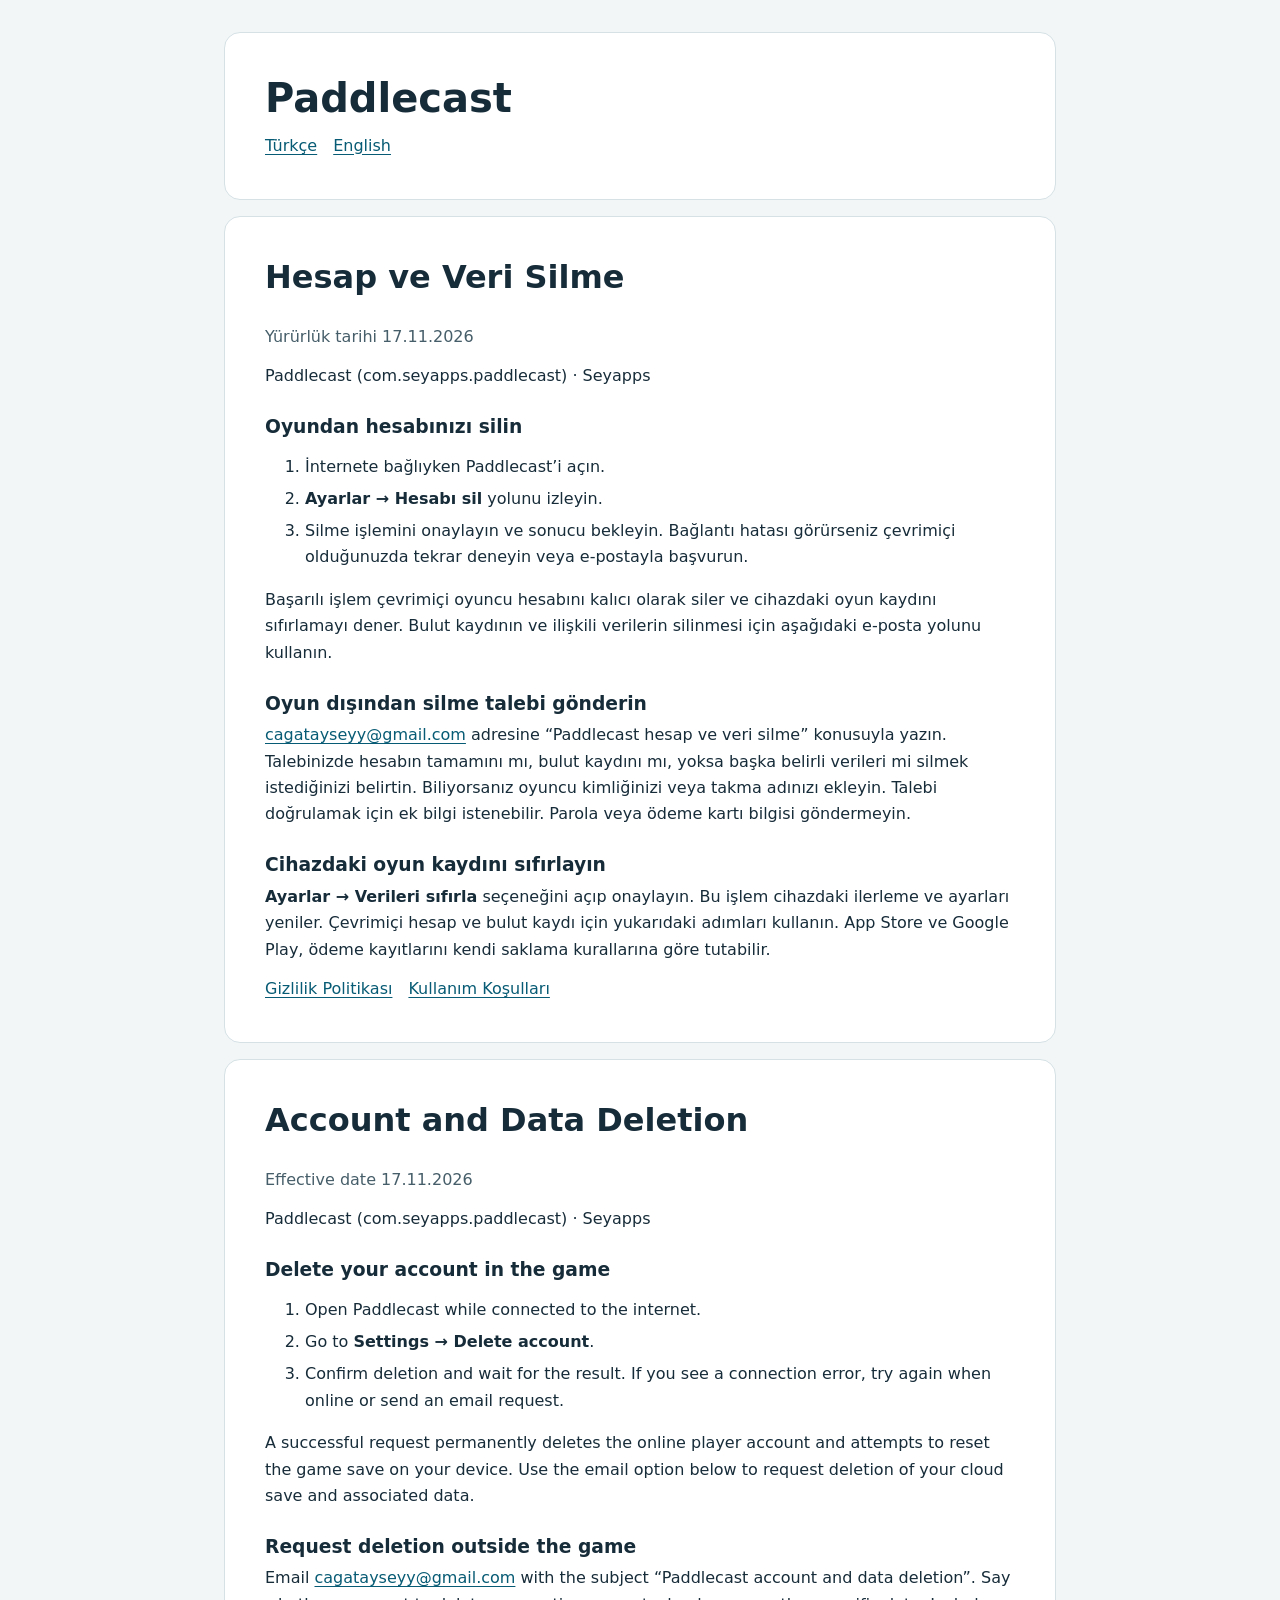
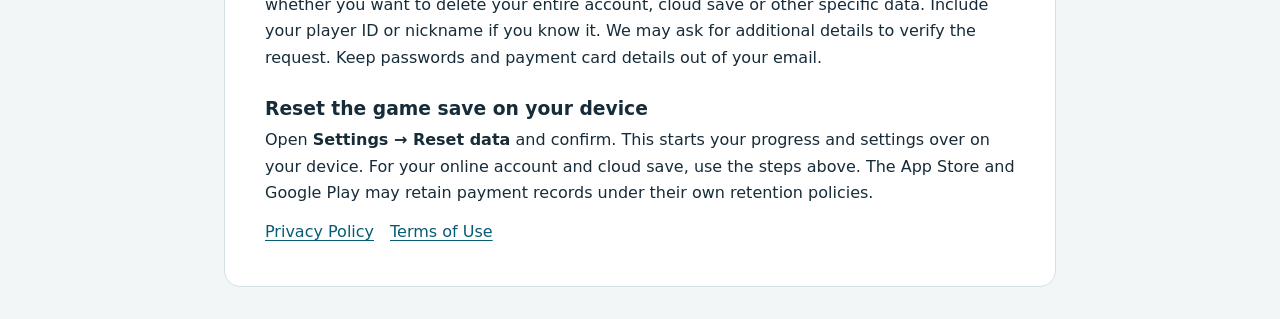
==== delete-account.html @ 4655e19a "Create delete-account.html" ====
<!doctype html>
<html lang="tr">
<head>
  <meta charset="utf-8">
  <meta name="viewport" content="width=device-width, initial-scale=1">
  <title>Paddlecast | Hesap ve Veri Silme / Account and Data Deletion</title>
  <style>
:root { color-scheme: light; font-family: system-ui, sans-serif; color: #172c39; background: #f2f6f7; }
* { box-sizing: border-box; }
body { margin: 0; line-height: 1.65; }
main { width: min(100% - 2rem, 52rem); margin: 2rem auto; }
header, article { background: #fff; padding: clamp(1rem, 4vw, 2.5rem); border: 1px solid #d5e1e5; border-radius: 1rem; }
article { margin-top: 1rem; scroll-margin-top: 1rem; }
h1, h2, h3 { line-height: 1.25; }
h1 { margin: 0 0 .6rem; font-size: clamp(1.6rem, 5vw, 2.5rem); }
h2 { font-size: clamp(1.4rem, 4vw, 2rem); margin-top: 0; }
h3 { margin: 1.6rem 0 .35rem; }
p { margin: .45rem 0 .8rem; }
a { color: #075b74; text-underline-offset: .18em; overflow-wrap: anywhere; }
a:focus-visible { outline: 2px solid #075b74; outline-offset: 4px; }
nav { display: flex; flex-wrap: wrap; gap: .45rem 1rem; }
li + li { margin-top: .35rem; }
.meta { color: #465e69; }
</style>
</head>
<body>
<main>
<header>
  <h1>Paddlecast</h1>
  <nav aria-label="Dil / Language">
    <a href="#tr" lang="tr">Türkçe</a>
    <a href="#en" lang="en">English</a>
  </nav>
</header>
<article id="tr" lang="tr" tabindex="-1">
  <h2>Hesap ve Veri Silme</h2>
  <p class="meta">Yürürlük tarihi <time datetime="2026-11-17">17.11.2026</time></p>
<p>Paddlecast (com.seyapps.paddlecast) · Seyapps</p>
  <h3>Oyundan hesabınızı silin</h3>
  <ol>
    <li>İnternete bağlıyken Paddlecast’i açın.</li>
    <li><strong>Ayarlar → Hesabı sil</strong> yolunu izleyin.</li>
    <li>Silme işlemini onaylayın ve sonucu bekleyin. Bağlantı hatası görürseniz çevrimiçi olduğunuzda tekrar deneyin veya e-postayla başvurun.</li>
  </ol>
  <p>Başarılı işlem çevrimiçi oyuncu hesabını kalıcı olarak siler ve cihazdaki oyun kaydını sıfırlamayı dener. Bulut kaydının ve ilişkili verilerin silinmesi için aşağıdaki e-posta yolunu kullanın.</p>
  <h3>Oyun dışından silme talebi gönderin</h3>
  <p><a href="mailto:cagatayseyy@gmail.com">cagatayseyy@gmail.com</a> adresine “Paddlecast hesap ve veri silme” konusuyla yazın. Talebinizde hesabın tamamını mı, bulut kaydını mı, yoksa başka belirli verileri mi silmek istediğinizi belirtin. Biliyorsanız oyuncu kimliğinizi veya takma adınızı ekleyin. Talebi doğrulamak için ek bilgi istenebilir. Parola veya ödeme kartı bilgisi göndermeyin.</p>
  <h3>Cihazdaki oyun kaydını sıfırlayın</h3>
  <p><strong>Ayarlar → Verileri sıfırla</strong> seçeneğini açıp onaylayın. Bu işlem cihazdaki ilerleme ve ayarları yeniler. Çevrimiçi hesap ve bulut kaydı için yukarıdaki adımları kullanın. App Store ve Google Play, ödeme kayıtlarını kendi saklama kurallarına göre tutabilir.</p>
  <nav><a href="index.html#tr">Gizlilik Politikası</a> <a href="terms.html#tr">Kullanım Koşulları</a></nav>
</article>
<article id="en" lang="en" tabindex="-1">
  <h2>Account and Data Deletion</h2>
  <p class="meta">Effective date <time datetime="2026-11-17">17.11.2026</time></p>
<p>Paddlecast (com.seyapps.paddlecast) · Seyapps</p>
  <h3>Delete your account in the game</h3>
  <ol>
    <li>Open Paddlecast while connected to the internet.</li>
    <li>Go to <strong>Settings → Delete account</strong>.</li>
    <li>Confirm deletion and wait for the result. If you see a connection error, try again when online or send an email request.</li>
  </ol>
  <p>A successful request permanently deletes the online player account and attempts to reset the game save on your device. Use the email option below to request deletion of your cloud save and associated data.</p>
  <h3>Request deletion outside the game</h3>
  <p>Email <a href="mailto:cagatayseyy@gmail.com">cagatayseyy@gmail.com</a> with the subject “Paddlecast account and data deletion”. Say whether you want to delete your entire account, cloud save or other specific data. Include your player ID or nickname if you know it. We may ask for additional details to verify the request. Keep passwords and payment card details out of your email.</p>
  <h3>Reset the game save on your device</h3>
  <p>Open <strong>Settings → Reset data</strong> and confirm. This starts your progress and settings over on your device. For your online account and cloud save, use the steps above. The App Store and Google Play may retain payment records under their own retention policies.</p>
  <nav><a href="index.html#en">Privacy Policy</a> <a href="terms.html#en">Terms of Use</a></nav>
</article>
</main>
</body>
</html>
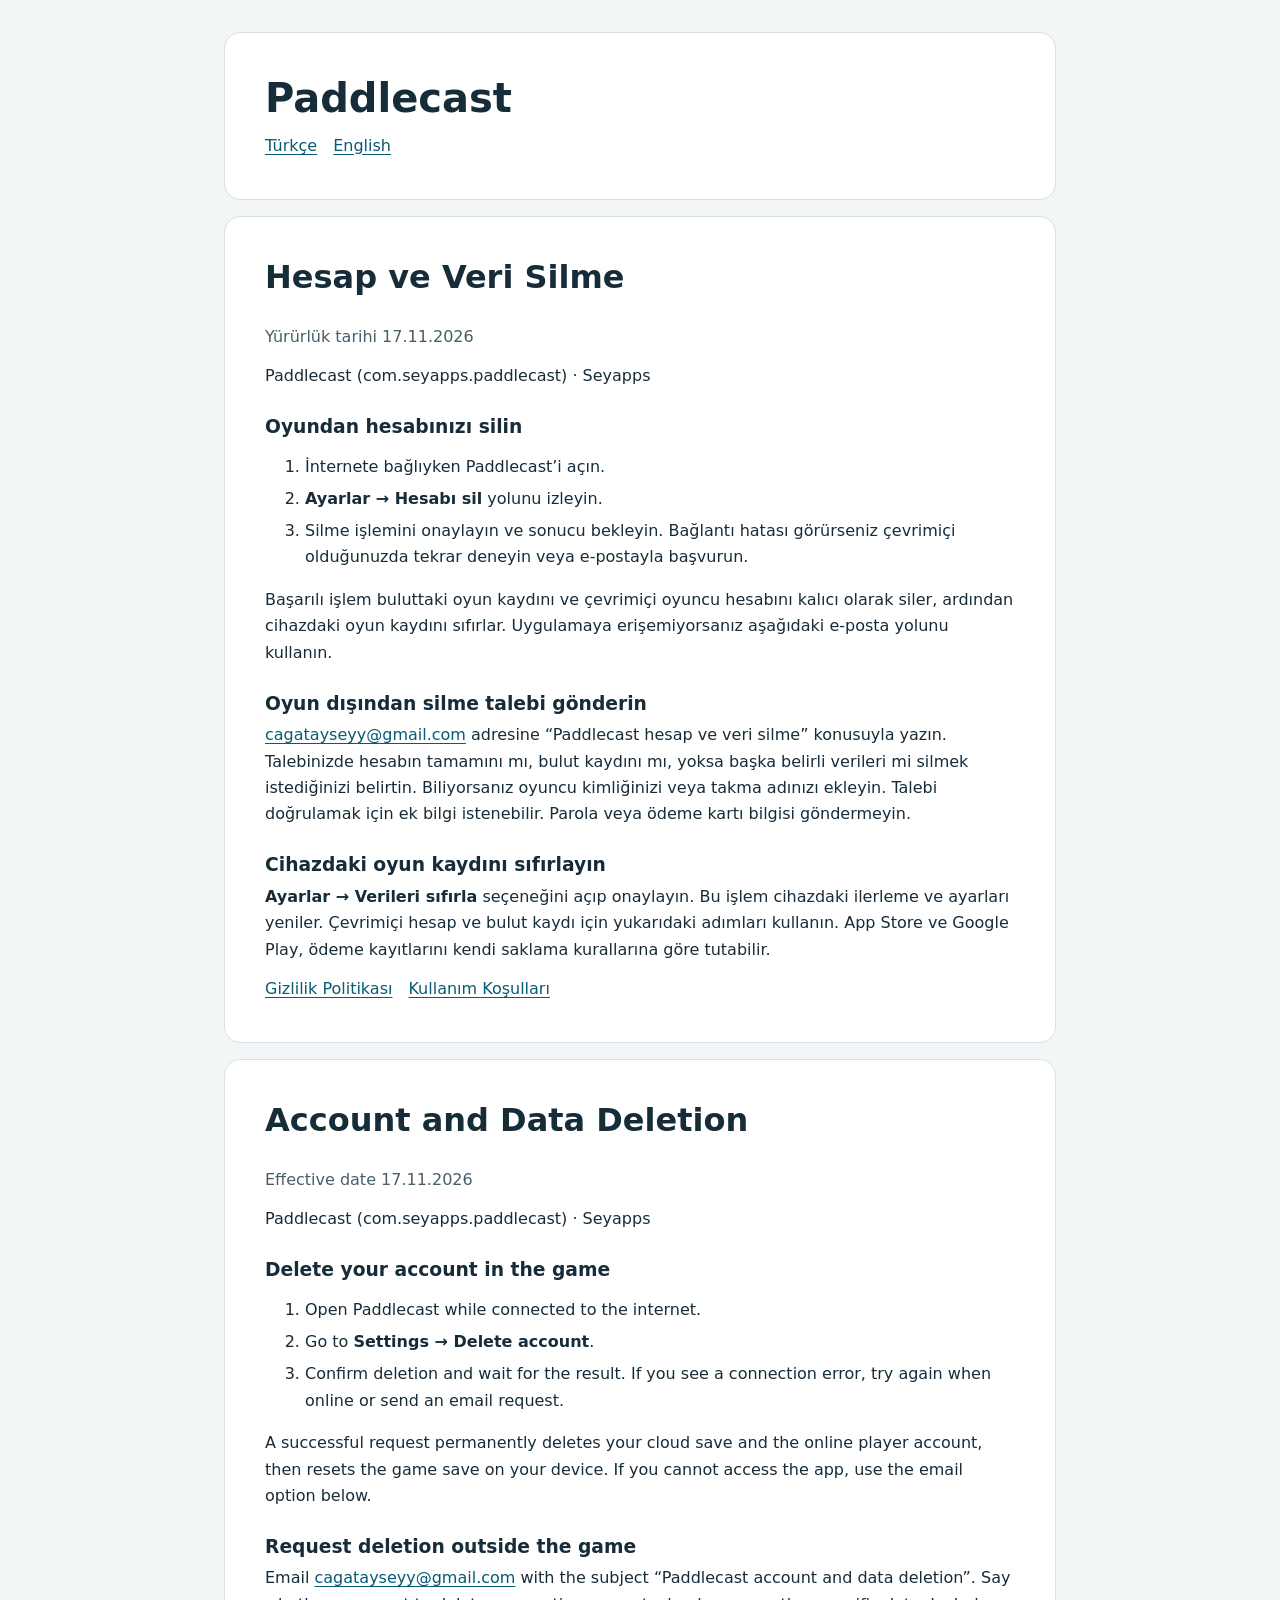
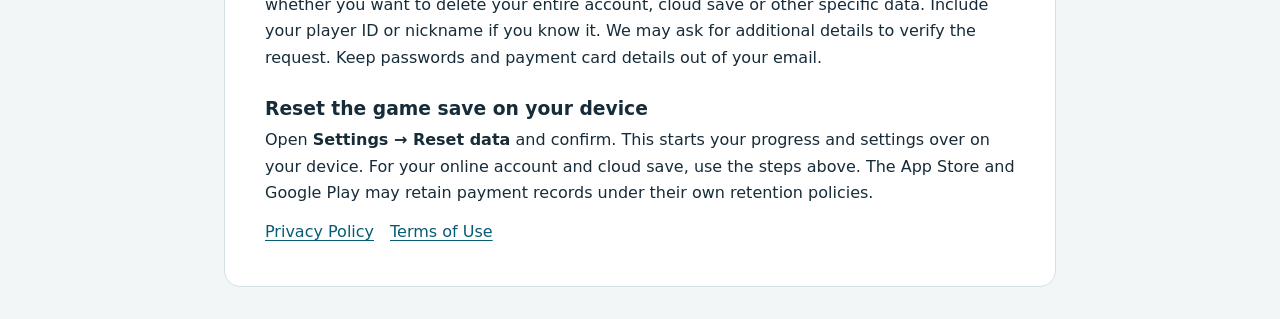
==== commit 94e681bd: "Hesap silme: bulut kaydı da silinir" ====
--- a/delete-account.html
+++ b/delete-account.html
@@ -42,7 +42,7 @@
     <li><strong>Ayarlar → Hesabı sil</strong> yolunu izleyin.</li>
     <li>Silme işlemini onaylayın ve sonucu bekleyin. Bağlantı hatası görürseniz çevrimiçi olduğunuzda tekrar deneyin veya e-postayla başvurun.</li>
   </ol>
-  <p>Başarılı işlem çevrimiçi oyuncu hesabını kalıcı olarak siler ve cihazdaki oyun kaydını sıfırlamayı dener. Bulut kaydının ve ilişkili verilerin silinmesi için aşağıdaki e-posta yolunu kullanın.</p>
+  <p>Başarılı işlem buluttaki oyun kaydını ve çevrimiçi oyuncu hesabını kalıcı olarak siler, ardından cihazdaki oyun kaydını sıfırlar. Uygulamaya erişemiyorsanız aşağıdaki e-posta yolunu kullanın.</p>
   <h3>Oyun dışından silme talebi gönderin</h3>
   <p><a href="mailto:cagatayseyy@gmail.com">cagatayseyy@gmail.com</a> adresine “Paddlecast hesap ve veri silme” konusuyla yazın. Talebinizde hesabın tamamını mı, bulut kaydını mı, yoksa başka belirli verileri mi silmek istediğinizi belirtin. Biliyorsanız oyuncu kimliğinizi veya takma adınızı ekleyin. Talebi doğrulamak için ek bilgi istenebilir. Parola veya ödeme kartı bilgisi göndermeyin.</p>
   <h3>Cihazdaki oyun kaydını sıfırlayın</h3>
@@ -59,7 +59,7 @@
     <li>Go to <strong>Settings → Delete account</strong>.</li>
     <li>Confirm deletion and wait for the result. If you see a connection error, try again when online or send an email request.</li>
   </ol>
-  <p>A successful request permanently deletes the online player account and attempts to reset the game save on your device. Use the email option below to request deletion of your cloud save and associated data.</p>
+  <p>A successful request permanently deletes your cloud save and the online player account, then resets the game save on your device. If you cannot access the app, use the email option below.</p>
   <h3>Request deletion outside the game</h3>
   <p>Email <a href="mailto:cagatayseyy@gmail.com">cagatayseyy@gmail.com</a> with the subject “Paddlecast account and data deletion”. Say whether you want to delete your entire account, cloud save or other specific data. Include your player ID or nickname if you know it. We may ask for additional details to verify the request. Keep passwords and payment card details out of your email.</p>
   <h3>Reset the game save on your device</h3>
